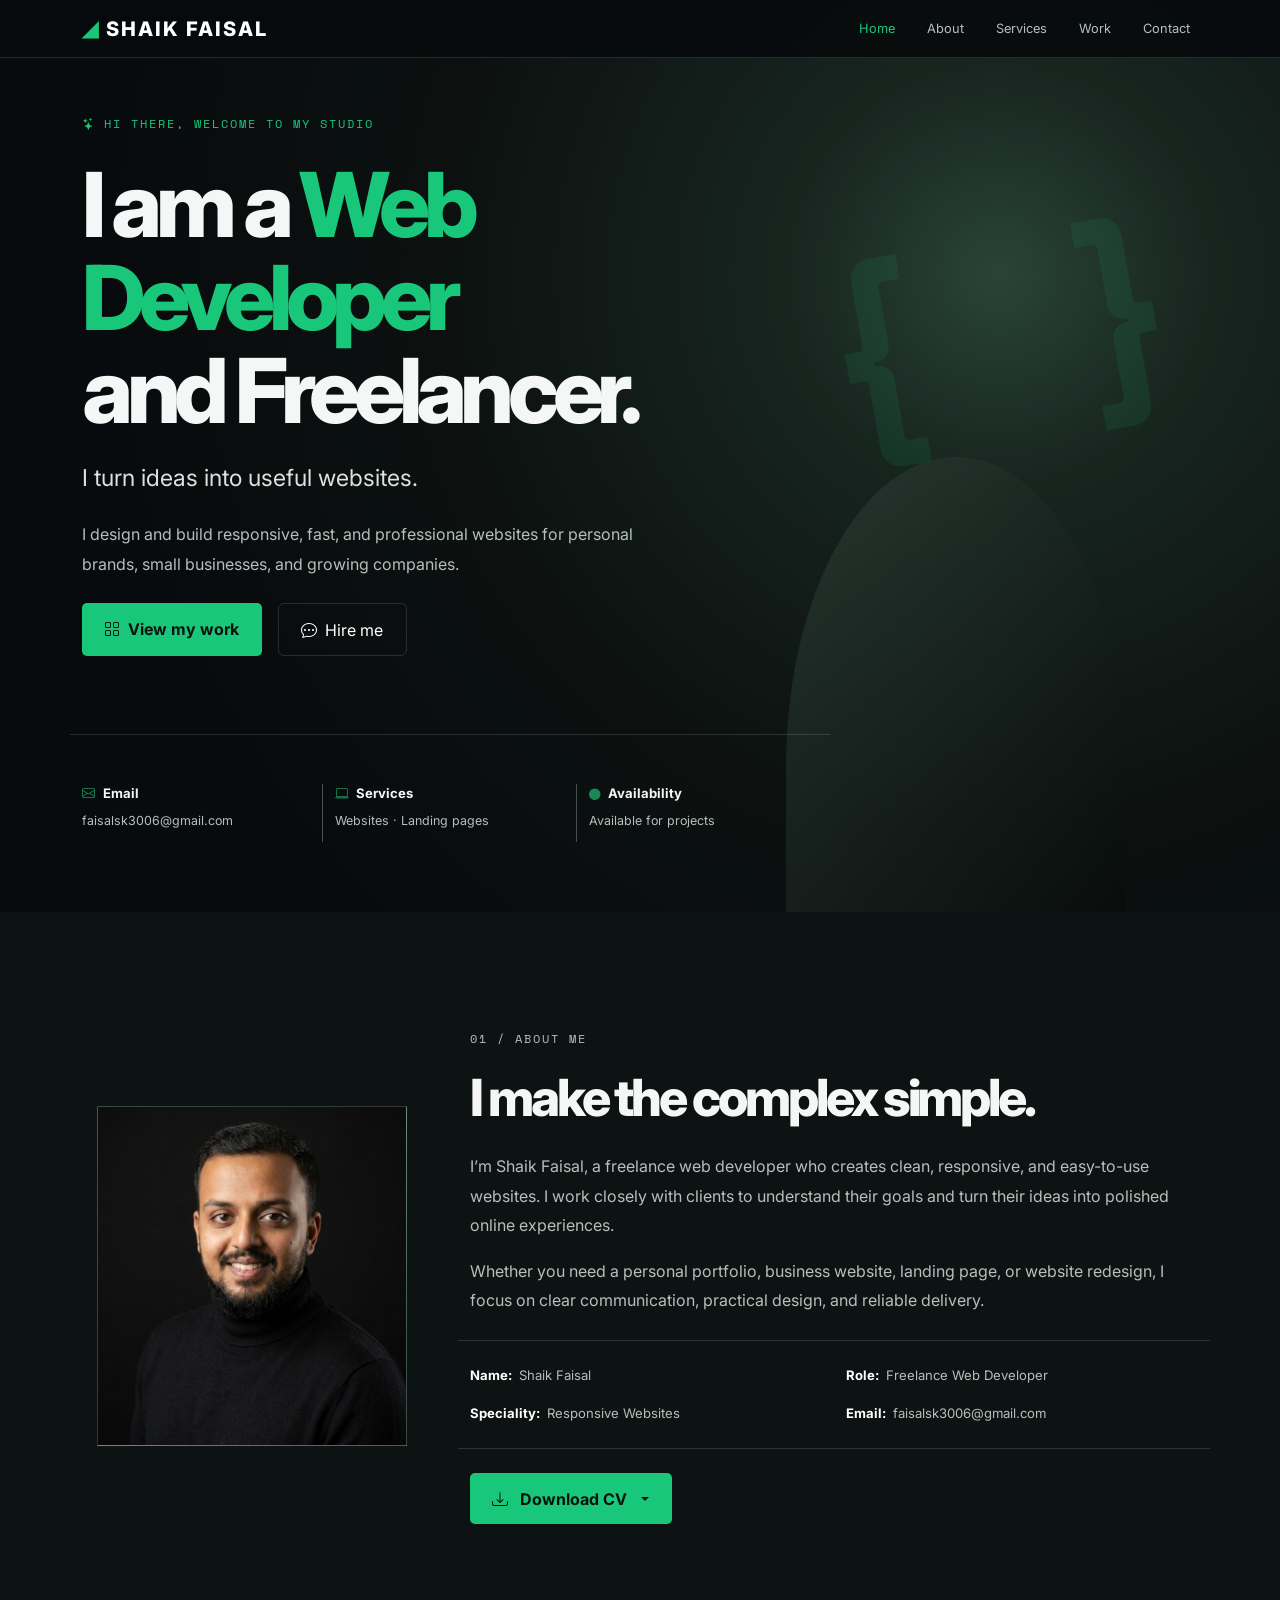
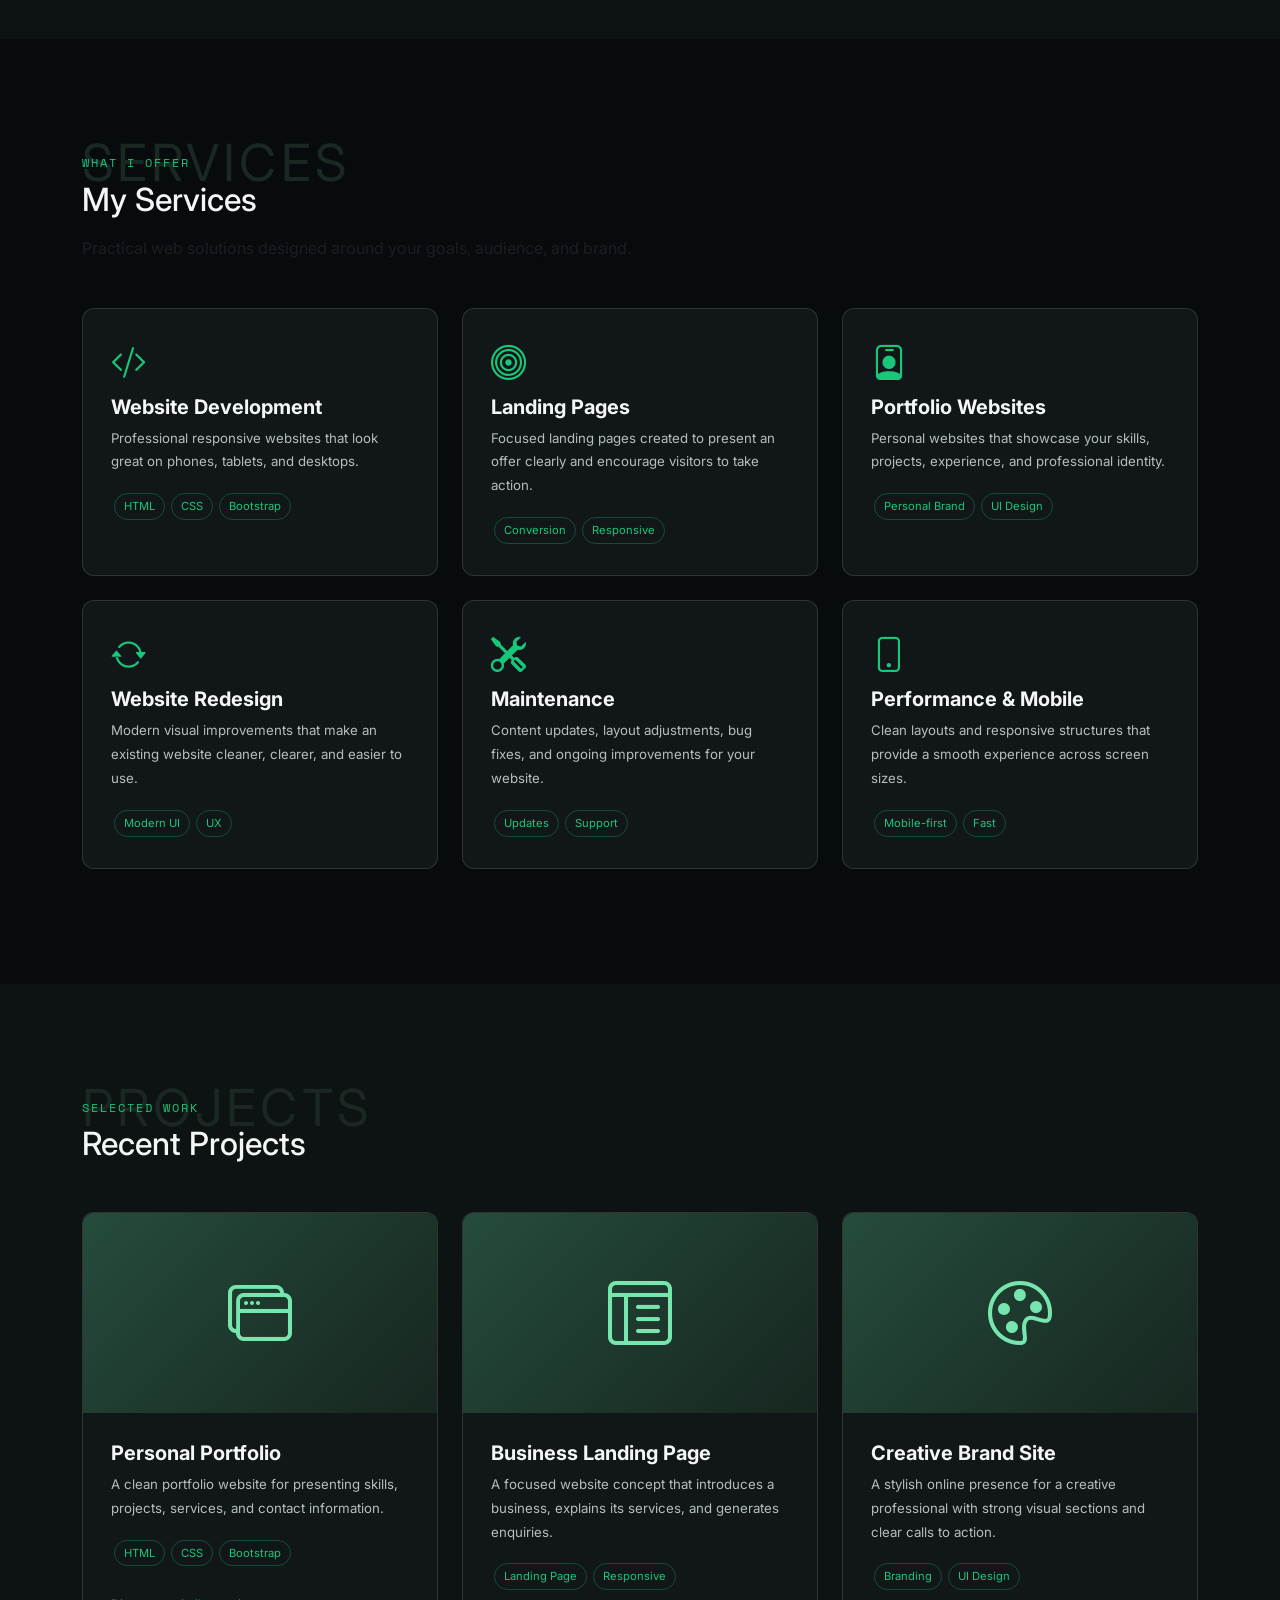
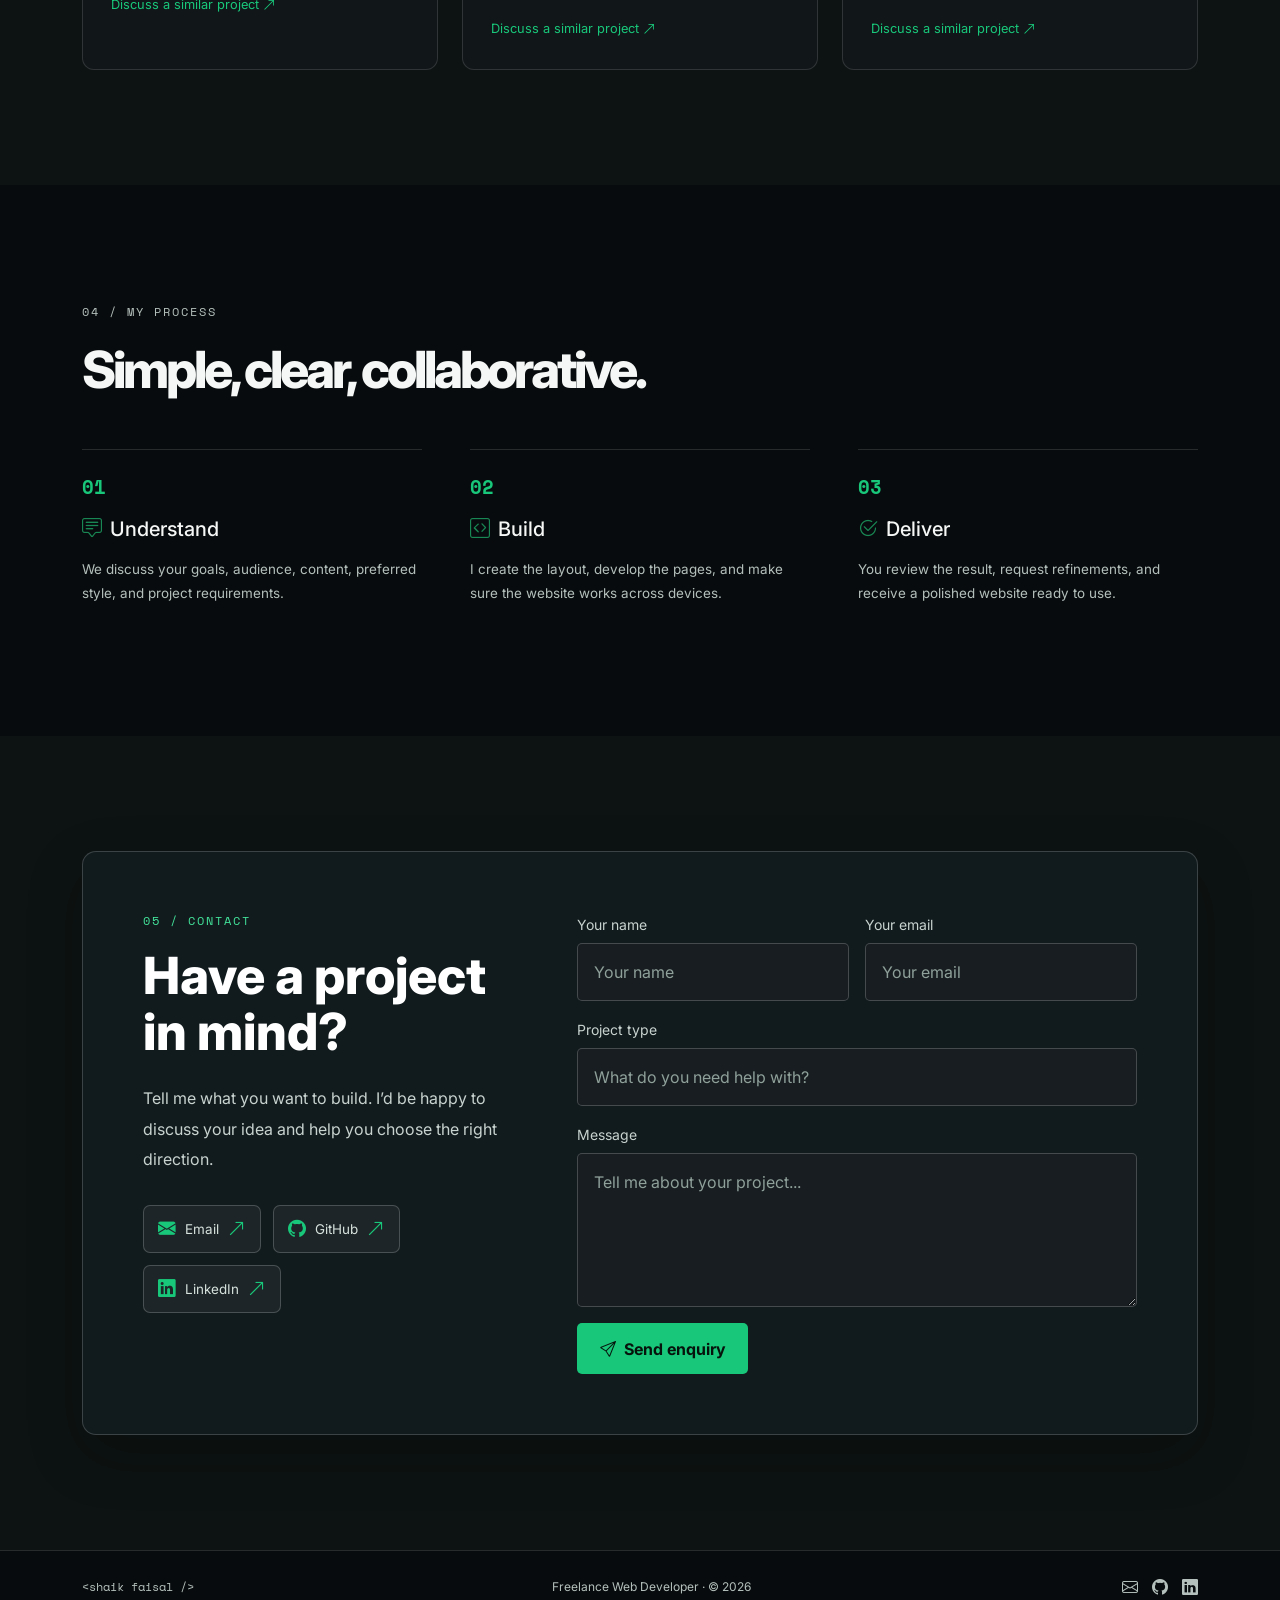
==== index.html @ cf56d92d "first upload it is my first upload of this website" ====
<!doctype html>
<html lang="en">
  <head>
    <meta charset="utf-8" />
    <meta name="viewport" content="width=device-width, initial-scale=1" />
    <meta
      name="description"
      content="Shaik Faisal — freelance web developer portfolio."
    />
    <title>Shaik Faisal | Freelance Web Developer</title>
    <link
      href="https://cdn.jsdelivr.net/npm/bootstrap@5.3.3/dist/css/bootstrap.min.css"
      rel="stylesheet"
    />
    <link
      href="https://cdn.jsdelivr.net/npm/bootstrap-icons@1.11.3/font/bootstrap-icons.min.css"
      rel="stylesheet"
    />
    <link rel="preconnect" href="https://fonts.googleapis.com" />
    <link rel="preconnect" href="https://fonts.gstatic.com" crossorigin />
    <link
      href="https://fonts.googleapis.com/css2?family=Inter:wght@400;500;600;700;800&family=Space+Mono:wght@400;700&display=swap"
      rel="stylesheet"
    />
    <link rel="stylesheet" href="./assets/style.css" />
  </head>
  <body>
    <nav class="navbar navbar-expand-lg fixed-top">
      <div class="container">
        <a class="navbar-brand" href="#home"
          ><span class="brand-mark">◢</span> SHAIK FAISAL</a
        ><button
          class="navbar-toggler"
          type="button"
          data-bs-toggle="collapse"
          data-bs-target="#nav"
        >
          <span class="navbar-toggler-icon"></span>
        </button>
        <div class="collapse navbar-collapse" id="nav">
          <ul class="navbar-nav ms-auto gap-lg-3">
            <li class="nav-item">
              <a class="nav-link active" href="#home">Home</a>
            </li>
            <li class="nav-item">
              <a class="nav-link" href="#about">About</a>
            </li>
            <li class="nav-item">
              <a class="nav-link" href="#services">Services</a>
            </li>
            <li class="nav-item"><a class="nav-link" href="#work">Work</a></li>
            <li class="nav-item">
              <a class="nav-link" href="#contact">Contact</a>
            </li>
          </ul>
        </div>
      </div>
    </nav>
    <header id="home" class="hero">
      <div class="container hero-content">
        <div class="row">
          <div class="col-lg-8">
            <p class="eyebrow mono">
              <i class="bi bi-stars me-2"></i>Hi there, welcome to my studio
            </p>
            <h1 class="mt-4">
              I am a <span>Web Developer</span><br />and Freelancer.
            </h1>
            <p class="hero-subtitle mt-4">I turn ideas into useful websites.</p>
            <p class="hero-copy mt-4">
              I design and build responsive, fast, and professional websites for
              personal brands, small businesses, and growing companies.
            </p>
            <div class="d-flex flex-wrap gap-3 mt-4">
              <a href="#work" class="btn btn-green"
                ><i class="bi bi-grid me-2"></i>View my work</a
              ><a href="#contact" class="btn btn-outline-light"
                ><i class="bi bi-chat-dots me-2"></i>Hire me</a
              >
            </div>
            <div class="hero-info row g-4">
              <div class="col-md-4 info-item">
                <strong
                  ><i class="bi bi-envelope me-2 text-success"></i>Email</strong
                ><span>faisalsk3006@gmail.com</span>
              </div>
              <div class="col-md-4 info-item">
                <strong
                  ><i class="bi bi-laptop me-2 text-success"></i
                  >Services</strong
                ><span>Websites · Landing pages</span>
              </div>
              <div class="col-md-4 info-item">
                <strong
                  ><i class="bi bi-circle-fill me-2 text-success small"></i
                  >Availability</strong
                ><span>Available for projects</span>
              </div>
            </div>
          </div>
        </div>
      </div>
    </header>
    <section id="about" class="about">
      <div class="container">
        <div class="row align-items-center g-5">
          <div class="col-lg-4">
            <div class="profile-card photo-card">
              <img
                src="./assets/images/faisal-profile-pic.png"
                alt="Shaik Faisal, freelance web developer"
              />
            </div>
          </div>
          <div class="col-lg-8">
            <div class="section-title">
              <p class="section-label mono">01 / About me</p>
              <h2>I make the complex simple.</h2>
              <p class="mt-4">
                I’m Shaik Faisal, a freelance web developer who creates clean,
                responsive, and easy-to-use websites. I work closely with
                clients to understand their goals and turn their ideas into
                polished online experiences.
              </p>
              <p>
                Whether you need a personal portfolio, business website, landing
                page, or website redesign, I focus on clear communication,
                practical design, and reliable delivery.
              </p>
            </div>
            <div class="about-details row mt-4">
              <div class="col-sm-6"><b>Name:</b>Shaik Faisal</div>
              <div class="col-sm-6"><b>Role:</b>Freelance Web Developer</div>
              <div class="col-sm-6"><b>Speciality:</b>Responsive Websites</div>
              <div class="col-sm-6"><b>Email:</b>faisalsk3006@gmail.com</div>
            </div>
            <div class="dropdown resume-dropdown mt-4">
  <button
    class="btn btn-green dropdown-toggle"
    type="button"
    data-bs-toggle="dropdown"
    aria-expanded="false"
  >
    <i class="bi bi-download me-2"></i>
    Download CV
  </button>

  <ul class="dropdown-menu resume-menu">
    <li>
      <a
        class="dropdown-item"
        href="./assets/Faisal-CV_PDF.pdf"
        download
      >
        <i class="bi bi-file-earmark-pdf-fill me-2"></i>
        Download PDF
      </a>
    </li>

    <li>
      <a
        class="dropdown-item"
        href="./assets/Faisal-CV-DOC.docx"
        download
      >
        <i class="bi bi-file-earmark-word-fill me-2"></i>
        Download DOC
      </a>
    </li>
  </ul>
</div>
          </div>
        </div>
      </div>
    </section>
    <section id="services" class="services">
      <div class="container">
        <div class="section-heading mb-5" data-title="SERVICES">
          <p class="section-label mono mb-2">What I offer</p>
          <h2>My Services</h2>
          <p class="text-muted mt-3">
            Practical web solutions designed around your goals, audience, and
            brand.
          </p>
        </div>
        <div class="row g-4">
          <div class="col-md-6 col-lg-4">
            <div class="service-card">
              <div class="service-icon"><i class="bi bi-code-slash"></i></div>
              <h5>Website Development</h5>
              <p>
                Professional responsive websites that look great on phones,
                tablets, and desktops.
              </p>
              <span class="tag">HTML</span><span class="tag">CSS</span
              ><span class="tag">Bootstrap</span>
            </div>
          </div>
          <div class="col-md-6 col-lg-4">
            <div class="service-card">
              <div class="service-icon"><i class="bi bi-bullseye"></i></div>
              <h5>Landing Pages</h5>
              <p>
                Focused landing pages created to present an offer clearly and
                encourage visitors to take action.
              </p>
              <span class="tag">Conversion</span
              ><span class="tag">Responsive</span>
            </div>
          </div>
          <div class="col-md-6 col-lg-4">
            <div class="service-card">
              <div class="service-icon"><i class="bi bi-person-badge"></i></div>
              <h5>Portfolio Websites</h5>
              <p>
                Personal websites that showcase your skills, projects,
                experience, and professional identity.
              </p>
              <span class="tag">Personal Brand</span
              ><span class="tag">UI Design</span>
            </div>
          </div>
          <div class="col-md-6 col-lg-4">
            <div class="service-card">
              <div class="service-icon"><i class="bi bi-arrow-repeat"></i></div>
              <h5>Website Redesign</h5>
              <p>
                Modern visual improvements that make an existing website
                cleaner, clearer, and easier to use.
              </p>
              <span class="tag">Modern UI</span><span class="tag">UX</span>
            </div>
          </div>
          <div class="col-md-6 col-lg-4">
            <div class="service-card">
              <div class="service-icon"><i class="bi bi-tools"></i></div>
              <h5>Maintenance</h5>
              <p>
                Content updates, layout adjustments, bug fixes, and ongoing
                improvements for your website.
              </p>
              <span class="tag">Updates</span><span class="tag">Support</span>
            </div>
          </div>
          <div class="col-md-6 col-lg-4">
            <div class="service-card">
              <div class="service-icon"><i class="bi bi-phone"></i></div>
              <h5>Performance & Mobile</h5>
              <p>
                Clean layouts and responsive structures that provide a smooth
                experience across screen sizes.
              </p>
              <span class="tag">Mobile-first</span><span class="tag">Fast</span>
            </div>
          </div>
        </div>
      </div>
    </section>
    <section id="work" class="work">
      <div class="container">
        <div class="section-heading mb-5" data-title="PROJECTS">
          <p class="section-label mono mb-2">Selected work</p>
          <h2>Recent Projects</h2>
        </div>
        <div class="row g-4">
          <div class="col-md-4">
            <article class="project-card">
              <div class="project-image">
                <i class="bi bi-window-stack"></i>
              </div>
              <div class="project-body">
                <h5>Personal Portfolio</h5>
                <p>
                  A clean portfolio website for presenting skills, projects,
                  services, and contact information.
                </p>
                <span class="tag">HTML</span><span class="tag">CSS</span
                ><span class="tag">Bootstrap</span>
                <p class="mt-4 mb-0">
                  <a href="#contact" class="project-link"
                    >Discuss a similar project
                    <i class="bi bi-arrow-up-right"></i
                  ></a>
                </p>
              </div>
            </article>
          </div>
          <div class="col-md-4">
            <article class="project-card">
              <div class="project-image">
                <i class="bi bi-layout-text-window-reverse"></i>
              </div>
              <div class="project-body">
                <h5>Business Landing Page</h5>
                <p>
                  A focused website concept that introduces a business, explains
                  its services, and generates enquiries.
                </p>
                <span class="tag">Landing Page</span
                ><span class="tag">Responsive</span>
                <p class="mt-4 mb-0">
                  <a href="#contact" class="project-link"
                    >Discuss a similar project
                    <i class="bi bi-arrow-up-right"></i
                  ></a>
                </p>
              </div>
            </article>
          </div>
          <div class="col-md-4">
            <article class="project-card">
              <div class="project-image"><i class="bi bi-palette"></i></div>
              <div class="project-body">
                <h5>Creative Brand Site</h5>
                <p>
                  A stylish online presence for a creative professional with
                  strong visual sections and clear calls to action.
                </p>
                <span class="tag">Branding</span
                ><span class="tag">UI Design</span>
                <p class="mt-4 mb-0">
                  <a href="#contact" class="project-link"
                    >Discuss a similar project
                    <i class="bi bi-arrow-up-right"></i
                  ></a>
                </p>
              </div>
            </article>
          </div>
        </div>
      </div>
    </section>
    <section class="process">
      <div class="container">
        <div class="section-title mb-5">
          <p class="section-label mono">04 / My process</p>
          <h2>Simple, clear, collaborative.</h2>
        </div>
        <div class="row g-5">
          <div class="col-md-4">
            <div class="process-card">
              <div class="process-number">01</div>
              <h5 class="mt-3">
                <i class="bi bi-chat-square-text me-2 text-success"></i
                >Understand
              </h5>
              <p class="mt-3">
                We discuss your goals, audience, content, preferred style, and
                project requirements.
              </p>
            </div>
          </div>
          <div class="col-md-4">
            <div class="process-card">
              <div class="process-number">02</div>
              <h5 class="mt-3">
                <i class="bi bi-code-square me-2 text-success"></i>Build
              </h5>
              <p class="mt-3">
                I create the layout, develop the pages, and make sure the
                website works across devices.
              </p>
            </div>
          </div>
          <div class="col-md-4">
            <div class="process-card">
              <div class="process-number">03</div>
              <h5 class="mt-3">
                <i class="bi bi-check2-circle me-2 text-success"></i>Deliver
              </h5>
              <p class="mt-3">
                You review the result, request refinements, and receive a
                polished website ready to use.
              </p>
            </div>
          </div>
        </div>
      </div>
    </section>
    <section id="contact" class="contact">
      <div class="container">
        <div class="contact-box">
          <div class="row g-5 align-items-start">
            <div class="col-lg-5">
              <p class="section-label mono">05 / Contact</p>
              <h2>Have a project in mind?</h2>
              <p class="contact-intro mt-4">
                Tell me what you want to build. I’d be happy to discuss your
                idea and help you choose the right direction.
              </p>
              <div class="social">
                <a href="mailto:faisalsk3006@gmail.com"
                  ><i class="bi bi-envelope-fill"></i><span>Email</span
                  ><i class="bi bi-arrow-up-right"></i></a
                ><a
                  href="https://github.com/faisalbinafif"
                  target="_blank"
                  rel="noopener"
                  ><i class="bi bi-github"></i><span>GitHub</span
                  ><i class="bi bi-arrow-up-right"></i></a
                ><a
                  href="https://www.linkedin.com/in/faisal-s-19114015a"
                  target="_blank"
                  rel="noopener"
                  ><i class="bi bi-linkedin"></i><span>LinkedIn</span
                  ><i class="bi bi-arrow-up-right"></i
                ></a>
              </div>
            </div>
            <div class="col-lg-7">
              <form
                action="mailto:faisalsk3006@gmail.com"
                method="post"
                enctype="text/plain"
              >
                <div class="row g-3">
                  <div class="col-md-6">
                    <label class="form-label small">Your name</label
                    ><input
                      class="form-control p-3"
                      name="name"
                      placeholder="Your name"
                      required
                    />
                  </div>
                  <div class="col-md-6">
                    <label class="form-label small">Your email</label
                    ><input
                      class="form-control p-3"
                      type="email"
                      name="email"
                      placeholder="Your email"
                      required
                    />
                  </div>
                  <div class="col-12">
                    <label class="form-label small">Project type</label
                    ><input
                      class="form-control p-3"
                      name="project"
                      placeholder="What do you need help with?"
                    />
                  </div>
                  <div class="col-12">
                    <label class="form-label small">Message</label
                    ><textarea
                      class="form-control p-3"
                      name="message"
                      rows="5"
                      placeholder="Tell me about your project..."
                      required
                    ></textarea>
                  </div>
                  <div class="col-12">
                    <button class="btn btn-green" type="submit">
                      <i class="bi bi-send me-2"></i>Send enquiry
                    </button>
                  </div>
                </div>
              </form>
            </div>
          </div>
        </div>
      </div>
    </section>
    <footer class="py-4">
      <div
        class="container d-flex flex-column flex-md-row justify-content-between align-items-md-center gap-3"
      >
        <span class="mono">&lt;shaik faisal /&gt;</span
        ><span>Freelance Web Developer · © <span id="year"></span></span>
        <div class="footer-social">
          <a href="mailto:faisalsk3006@gmail.com"
            ><i class="bi bi-envelope"></i></a
          ><a
            href="https://github.com/faisalbinafif"
            target="_blank"
            rel="noopener"
            ><i class="bi bi-github"></i></a
          ><a
            href="https://www.linkedin.com/in/faisal-s-19114015a"
            target="_blank"
            rel="noopener"
            ><i class="bi bi-linkedin"></i
          ></a>
        </div>
      </div>
    </footer>
    <script src="https://cdn.jsdelivr.net/npm/bootstrap@5.3.3/dist/js/bootstrap.bundle.min.js"></script>
    <script>
      document.getElementById("year").textContent = new Date().getFullYear();
    </script>
  </body>
</html>
---- assets/style.css ----
:root {
  --bg: #080b0d;
  --panel: #111619;
  --panel2: #171d20;
  --line: rgba(255, 255, 255, 0.13);
  --text: #f4f7f5;
  --muted: #b4c0bc;
  --green: #19c77a;
  --lime: #77e6ae;
}
* {
  box-sizing: border-box;
}
html {
  scroll-behavior: smooth;
}
body {
  margin: 0;
  background: var(--bg);
  color: var(--text);
  font-family: Inter, Arial, sans-serif;
  overflow-x: hidden;
}
.mono {
  font-family: "Space Mono", monospace;
}
.navbar {
  background: rgba(8, 11, 13, 0.94);
  backdrop-filter: blur(12px);
  border-bottom: 1px solid var(--line);
}
.navbar-brand {
  color: #fff !important;
  font-weight: 800;
  letter-spacing: 0.1em;
}
.brand-mark {
  color: var(--green);
  font-size: 1.3rem;
}
.nav-link {
  color: var(--muted) !important;
  font-size: 0.8rem;
}
.nav-link:hover,
.nav-link.active {
  color: var(--green) !important;
}
.navbar-toggler {
  border-color: var(--line);
}
.navbar-toggler-icon {
  filter: invert(1);
}
.hero {
  min-height: 760px;
  display: flex;
  align-items: center;
  padding: 115px 0 70px;
  position: relative;
  overflow: hidden;
  background: radial-gradient(
    circle at 78% 30%,
    #294338 0,
    #17251f 18%,
    #0c1110 47%,
    var(--bg) 75%
  );
}
.hero:before {
  content: "{ }";
  position: absolute;
  right: 7%;
  top: 20%;
  color: rgba(25, 199, 122, 0.1);
  font: 800 13rem "Space Mono";
  transform: rotate(-10deg);
}
.hero:after {
  content: "";
  position: absolute;
  right: 12%;
  bottom: -18%;
  height: 620px;
  width: 340px;
  border-radius: 50% 50% 0 0;
  background: linear-gradient(
    125deg,
    rgba(55, 76, 66, 0.5),
    rgba(3, 6, 5, 0.8)
  );
}
.hero-content {
  position: relative;
  z-index: 1;
}
.eyebrow,
.section-label {
  color: var(--green);
  font-size: 0.78rem;
  letter-spacing: 0.16em;
  text-transform: uppercase;
}
.hero h1 {
  font-size: clamp(2.8rem, 7vw, 6rem);
  font-weight: 800;
  line-height: 1.04;
  letter-spacing: -0.07em;
}
.hero h1 span {
  color: var(--green);
}
.hero-subtitle {
  font-size: 1.45rem;
  color: #dbe3df;
}
.hero-copy {
  max-width: 580px;
  color: var(--muted);
  line-height: 1.85;
}
.btn-green {
  background: var(--green);
  border: 0;
  color: #06130c;
  font-weight: 700;
  border-radius: 5px;
  padding: 0.85rem 1.4rem;
}
.btn-green:hover {
  background: var(--lime);
  color: #06130c;
  transform: translateY(-2px);
}
.btn-outline-light {
  border-color: var(--line);
  padding: 0.85rem 1.4rem;
  color: #fff;
}
.hero-info {
  border-top: 1px solid var(--line);
  margin-top: 78px;
  padding-top: 25px;
}
.hero-info .info-item {
  min-height: 58px;
  padding-right: 28px;
}
.hero-info .info-item:not(:last-child) {
  border-right: 1px solid #47504d;
}
.hero-info strong {
  display: block;
  font-size: 0.82rem;
  margin-bottom: 8px;
}
.hero-info span {
  display: block;
  color: var(--muted);
  font-size: 0.78rem;
  line-height: 1.5;
}
.photo-card {
  overflow: hidden;
  padding: 0;
  height: 370px;
  position: relative;
  background: #111614;
}

.photo-card img {
  width: 100%;
  height: 100%;
  display: block;
  object-fit: cover;
  object-position: center top;
  transform: scale(1.12) translateY(-120px);
}
.resume-dropdown .dropdown-toggle::after {
  margin-left: 10px;
}

.resume-menu {
  min-width: 190px;
  padding: 8px;
  border: 1px solid rgba(255, 255, 255, 0.16);
  border-radius: 8px;
  background: #111a1d;
  box-shadow: 0 12px 28px rgba(0, 0, 0, 0.35);
}

.resume-menu .dropdown-item {
  padding: 10px 12px;
  border-radius: 5px;
  color: #d7e2dd;
  font-size: 0.82rem;
}

.resume-menu .dropdown-item i {
  color: #19c77a;
}

.resume-menu .dropdown-item:hover,
.resume-menu .dropdown-item:focus {
  background: rgba(25, 199, 122, 0.13);
  color: #fff;
}

@media (max-width: 767px) {
  .photo-card {
    height: 390px;
  }

  .photo-card img {
    object-position: center top;
    transform: scale(1.12) translateY(-125px);
  }
}
section {
  padding: 115px 0;
  position: relative;
}
.about {
  background: #0d1312;
}
.section-title h2 {
  font-size: clamp(2rem, 4vw, 3.6rem);
  font-weight: 800;
  letter-spacing: -0.06em;
}
.section-title p {
  color: var(--muted);
  line-height: 1.85;
}
.profile-card {
  height: 340px;
  max-width: 310px;
  margin: auto;
  background: linear-gradient(145deg, #557b69, #22342b 50%, #111614);
  border: 1px solid var(--line);
  display: grid;
  place-items: center;
  position: relative;
}
.profile-card:before {
  content: "< / >";
  font: 700 3.5rem "Space Mono";
  color: rgba(255, 255, 255, 0.65);
}
.profile-card small {
  position: absolute;
  bottom: 18px;
  left: 20px;
  color: var(--lime);
}
.about-details {
  border-top: 1px solid var(--line);
  border-bottom: 1px solid var(--line);
  padding: 16px 0;
}
.about-details div {
  color: var(--muted);
  font-size: 0.82rem;
  margin: 9px 0;
}
.about-details b {
  color: #fff;
  margin-right: 7px;
}
.services {
  background: var(--bg);
}
.section-heading {
  position: relative;
}
.section-heading:after {
  content: attr(data-title);
  position: absolute;
  left: 0;
  top: -30px;
  color: #1b2722;
  font-size: 3.2rem;
  letter-spacing: 0.08em;
  z-index: 0;
}
.section-heading > * {
  position: relative;
  z-index: 1;
}
.service-card,
.project-card {
  height: 100%;
  background: var(--panel);
  border: 1px solid var(--line);
  border-radius: 12px;
  padding: 28px;
  transition: 0.25s;
}
.service-card:hover,
.project-card:hover {
  transform: translateY(-7px);
  border-color: rgba(25, 199, 122, 0.65);
}
.service-icon {
  height: 58px;
  color: var(--green);
  font-size: 2.2rem;
}
.service-card h5,
.project-card h5 {
  font-weight: 700;
}
.service-card p,
.project-card p {
  color: var(--muted);
  font-size: 0.83rem;
  line-height: 1.8;
}
.tag {
  display: inline-block;
  color: var(--green);
  border: 1px solid rgba(25, 199, 122, 0.3);
  border-radius: 99px;
  font-size: 0.7rem;
  padding: 4px 9px;
  margin: 3px;
}
.work {
  background: #0d1312;
}
.project-card {
  padding: 0;
  overflow: hidden;
}
.project-image {
  height: 200px;
  background: linear-gradient(135deg, #254c3c, #172620);
  display: grid;
  place-items: center;
  color: var(--lime);
  font: 700 4rem "Space Mono";
}
.project-body {
  padding: 28px;
}
.project-link {
  color: var(--green);
  text-decoration: none;
  font-size: 0.8rem;
}
.project-link:hover {
  color: var(--lime);
}
.process {
  background: var(--bg);
}
.process-number {
  color: var(--green);
  font: 700 1.2rem "Space Mono";
}
.process-card {
  border-top: 1px solid var(--line);
  padding-top: 22px;
}
.process-card p {
  color: var(--muted);
  font-size: 0.84rem;
  line-height: 1.8;
}
.contact {
  background: #0d1312;
}
.contact-box {
  background: #111a1d;
  border: 1px solid rgba(255, 255, 255, 0.18);
  border-radius: 14px;
  padding: clamp(30px, 5vw, 60px);
  box-shadow: 0 20px 55px rgba(0, 0, 0, 0.22);
}
.contact-box h2 {
  font-size: clamp(2rem, 4vw, 3.6rem);
  font-weight: 800;
  color: #fff;
  line-height: 1.1;
}
.contact-intro {
  color: #c8d3cf !important;
  font-size: 1rem;
  line-height: 1.9;
  max-width: 500px;
}
.contact .section-label {
  color: #43e39a;
}
.form-control,
.form-control:focus {
  background: var(--panel2);
  border: 1px solid rgba(255, 255, 255, 0.2);
  color: #fff;
  box-shadow: none;
  border-radius: 5px;
}
.form-control::placeholder {
  color: #8fa09a;
}
.form-label {
  color: #c8d3cf !important;
}
.social {
  display: flex;
  flex-wrap: wrap;
  gap: 12px;
  margin-top: 30px;
}
.social a {
  display: inline-flex;
  align-items: center;
  gap: 9px;
  color: #d7e2dd;
  text-decoration: none;
  font-size: 0.84rem;
  border: 1px solid rgba(255, 255, 255, 0.2);
  border-radius: 7px;
  padding: 10px 14px;
  background: rgba(255, 255, 255, 0.05);
  transition: 0.2s;
}
.social a i {
  color: var(--green);
  font-size: 1.1rem;
}
.social a:hover {
  color: #fff;
  border-color: var(--green);
  background: rgba(25, 199, 122, 0.12);
  transform: translateY(-3px);
}
footer {
  border-top: 1px solid var(--line);
  color: var(--muted);
  font-size: 0.75rem;
}
.footer-social a {
  color: var(--muted);
  font-size: 1rem;
  margin-left: 14px;
}
.footer-social a:hover {
  color: var(--green);
}
@media (max-width: 767px) {
  .hero {
    min-height: 850px;
    padding-top: 120px;
  }
  .hero:before {
    font-size: 7rem;
    right: -4%;
  }
  .hero:after {
    right: -28%;
    opacity: 0.4;
  }
  .hero-info {
    margin-top: 55px;
  }
  .hero-info .info-item {
    padding: 10px 0;
    min-height: 0;
  }
  .hero-info .info-item:not(:last-child) {
    border-right: 0;
    border-bottom: 1px solid #47504d;
    padding-bottom: 16px;
  }
  .section-heading:after {
    font-size: 2.4rem;
  }
  section {
    padding: 80px 0;
  }
  .contact-intro {
    font-size: 0.95rem;
  }
}
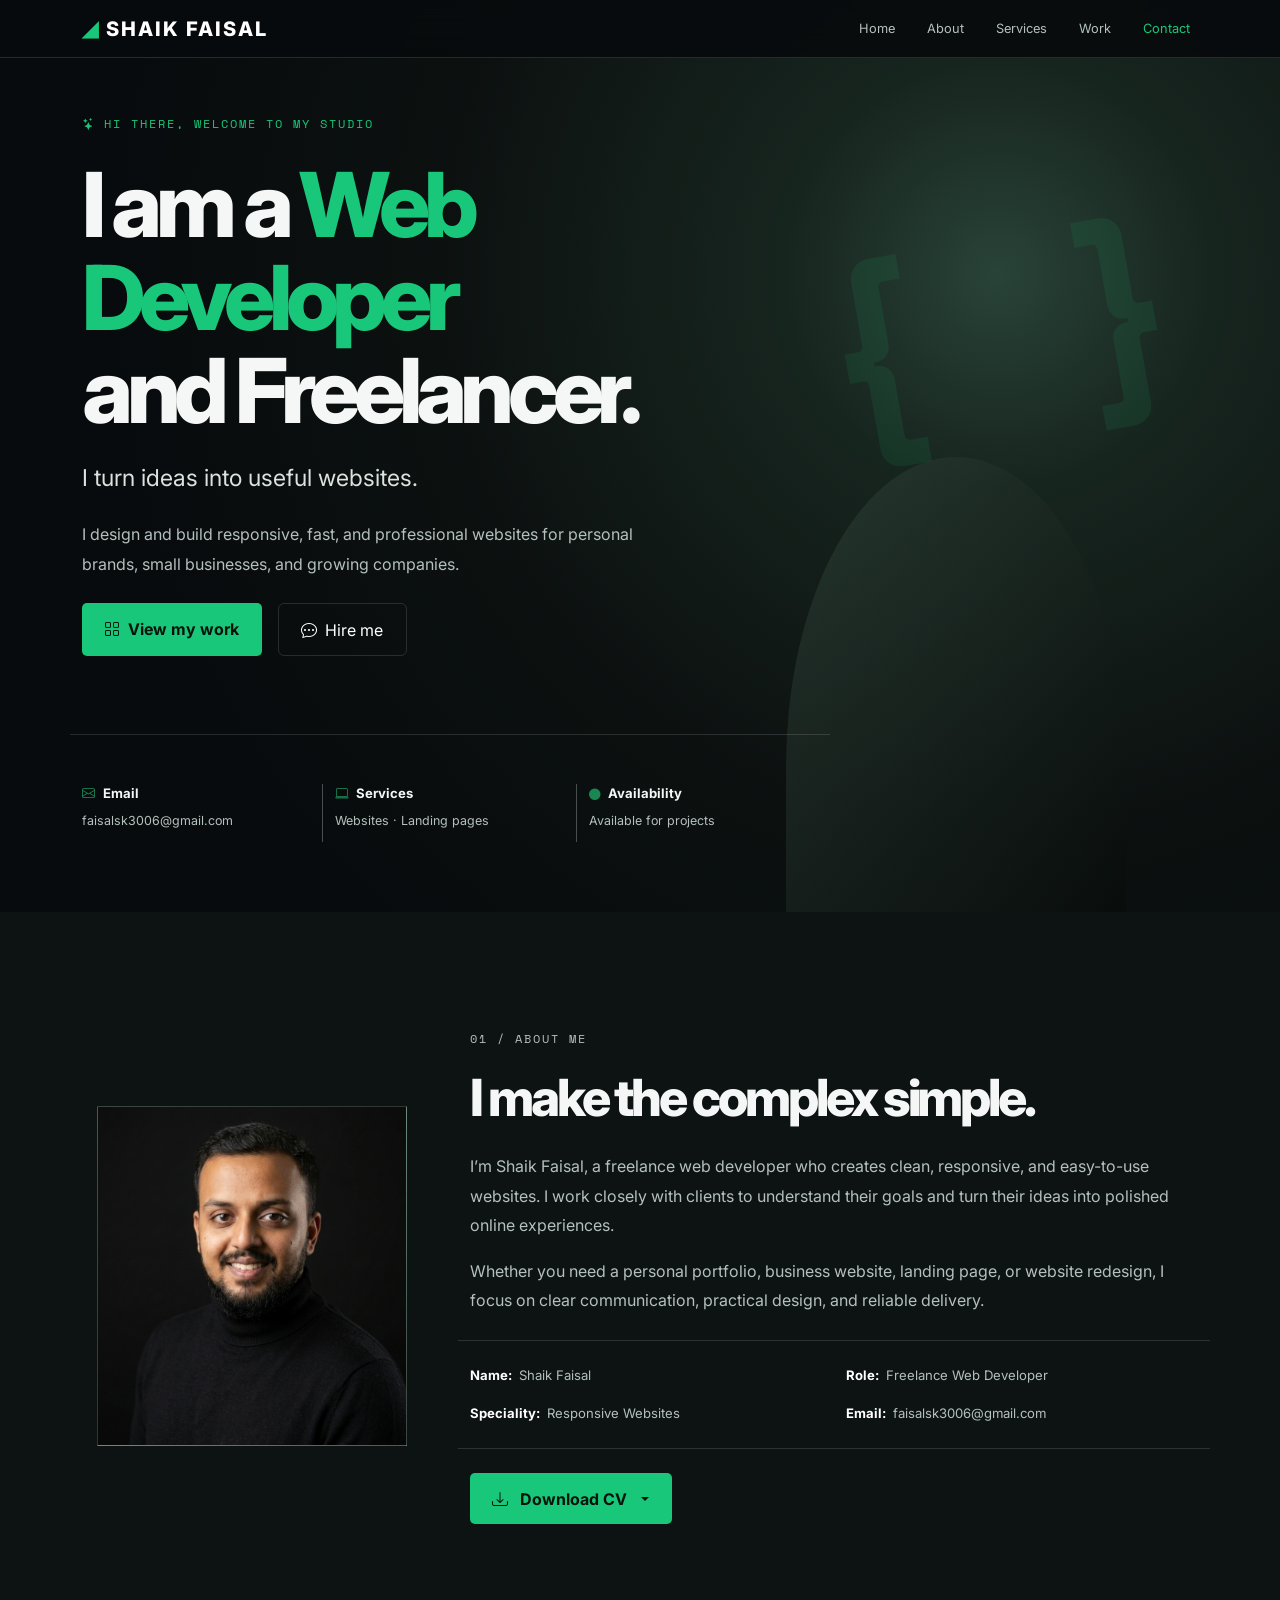
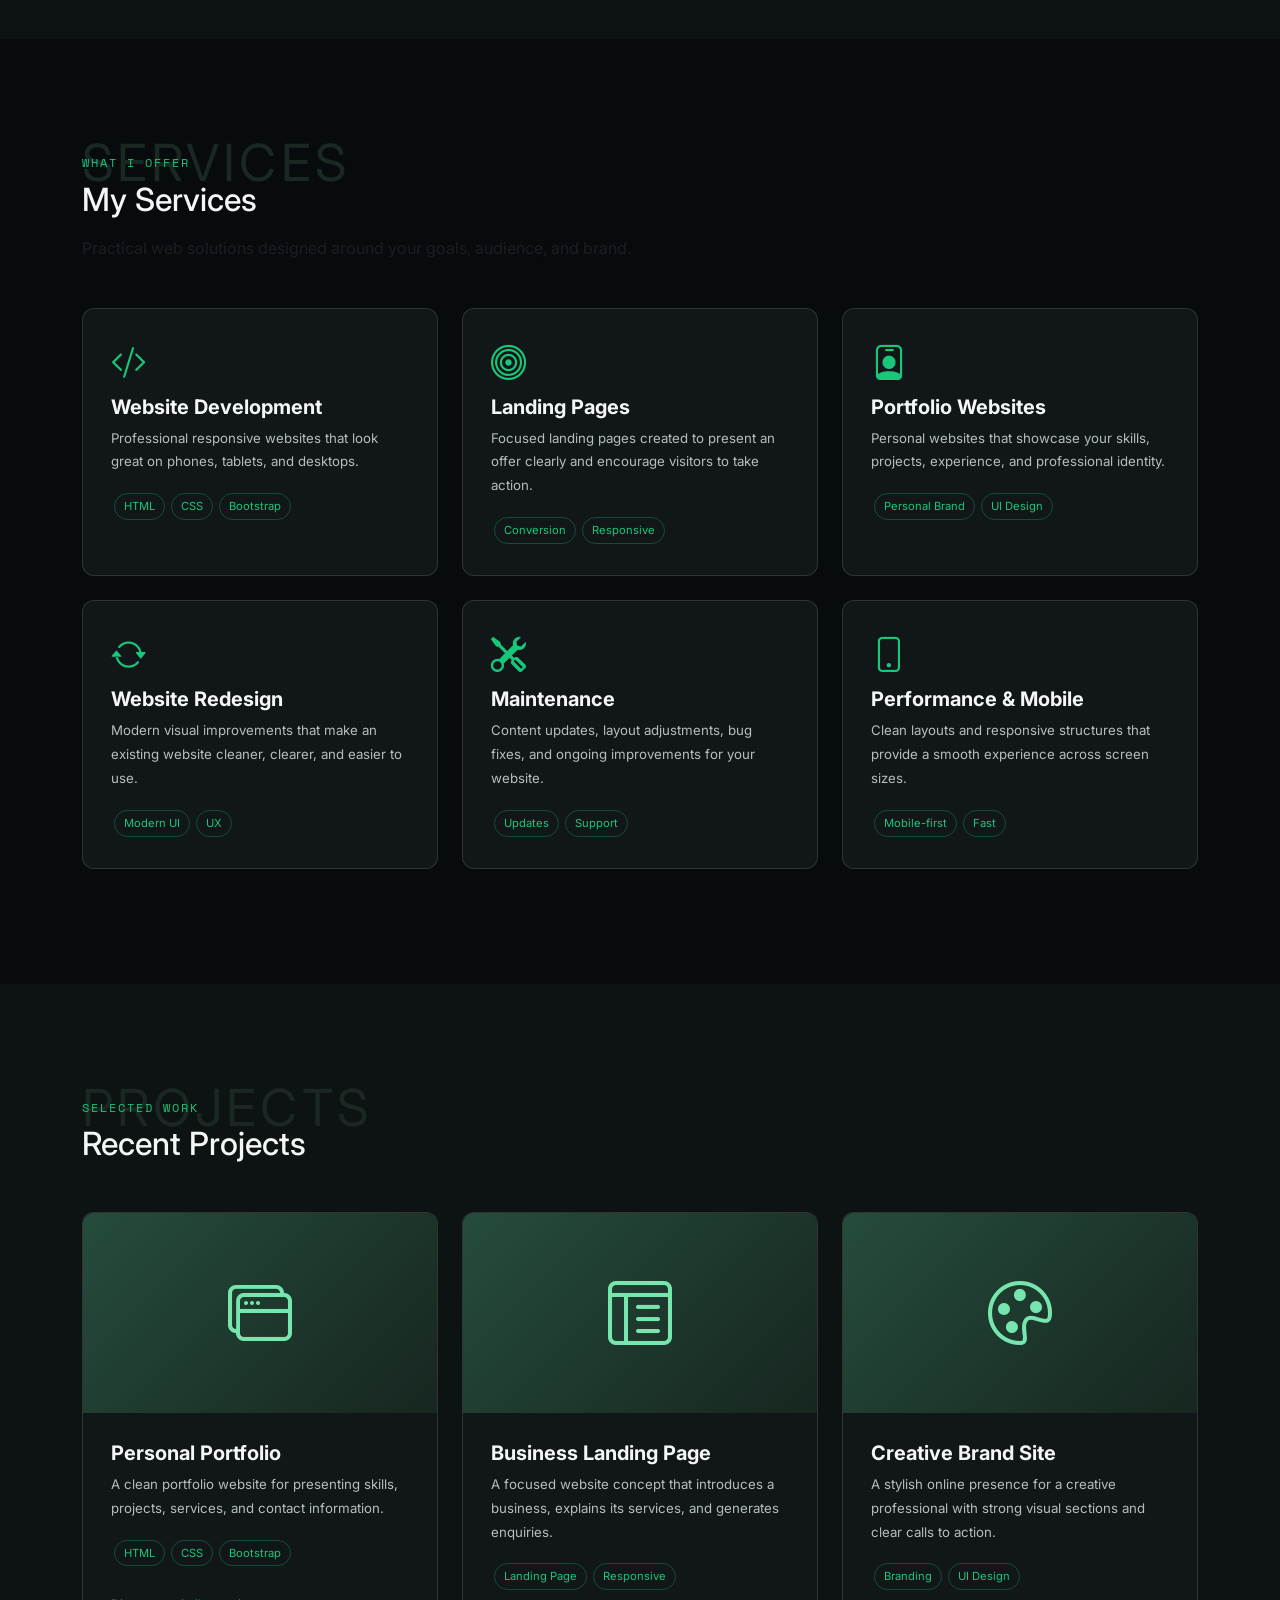
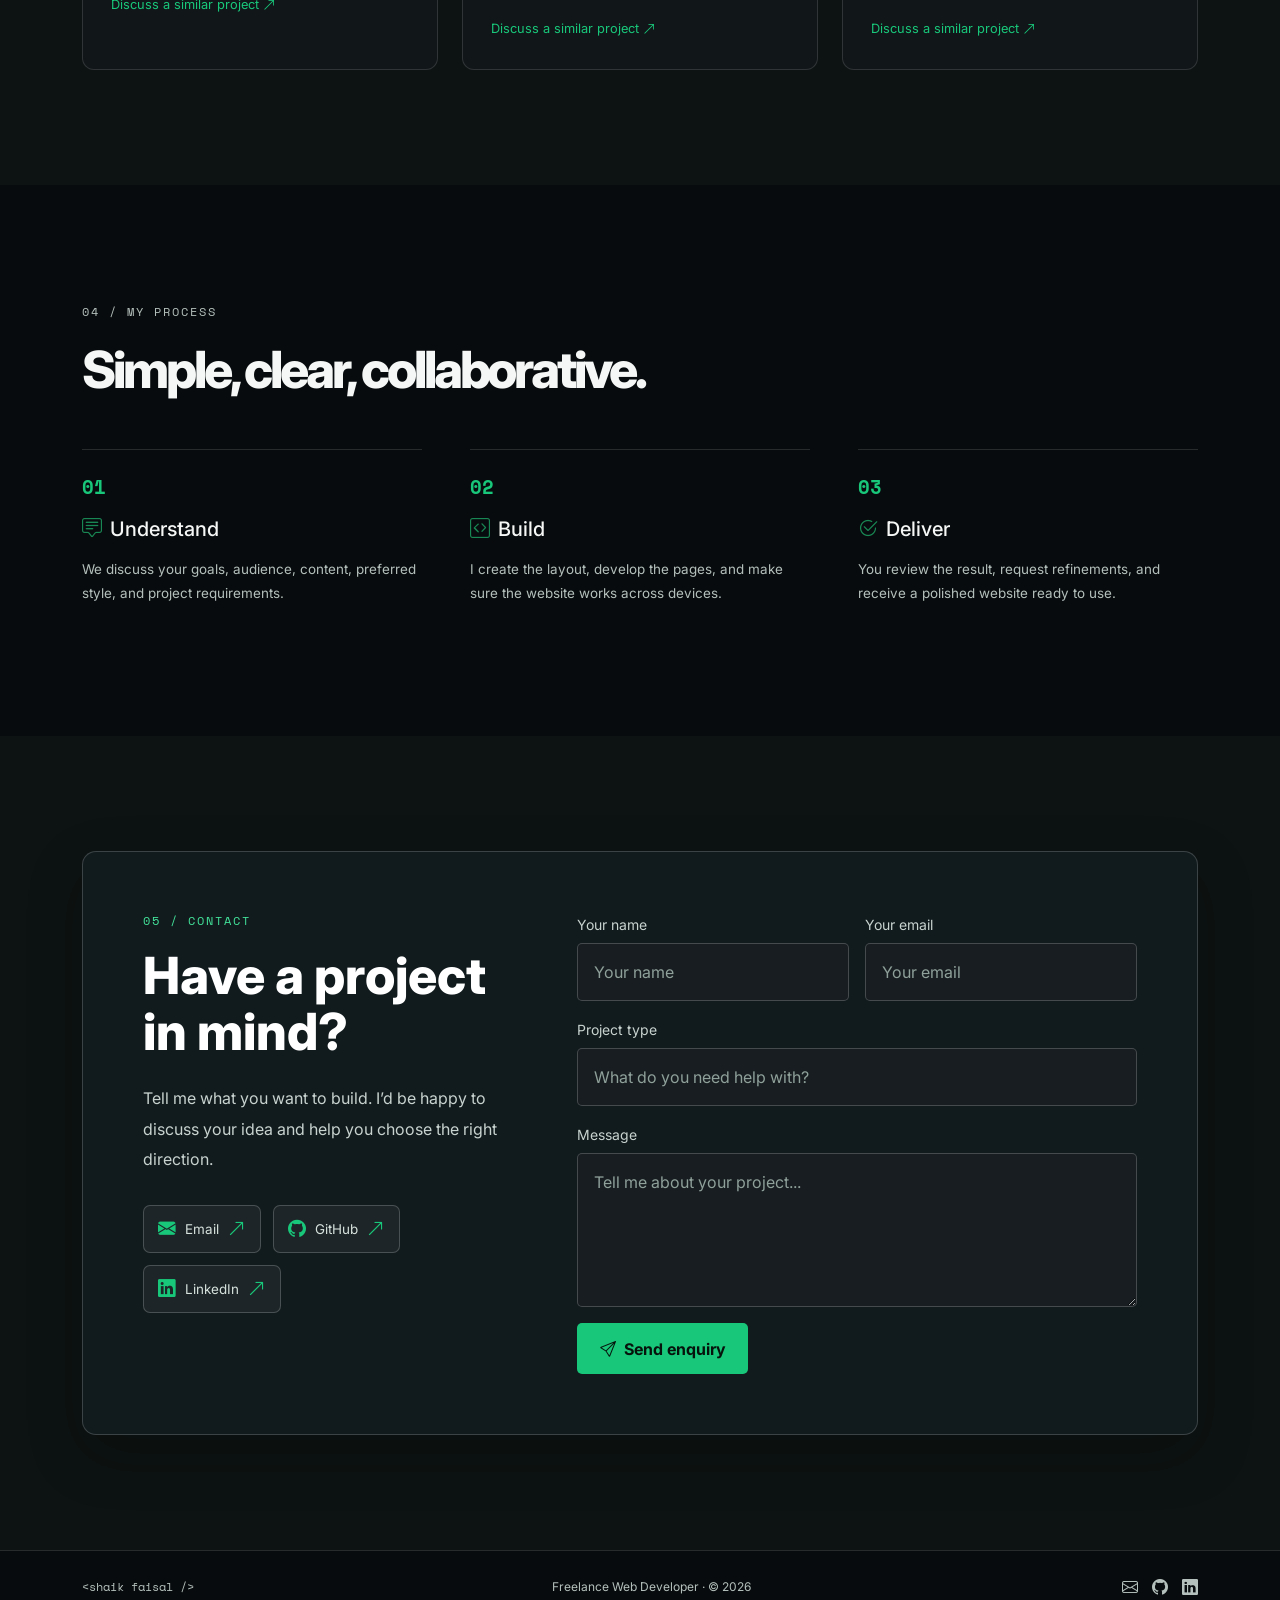
==== commit 613be058: "JS active added JS add for section active tab." ====
--- a/index.html
+++ b/index.html
@@ -489,6 +489,42 @@
     <script src="https://cdn.jsdelivr.net/npm/bootstrap@5.3.3/dist/js/bootstrap.bundle.min.js"></script>
     <script>
       document.getElementById("year").textContent = new Date().getFullYear();
+      document.addEventListener("DOMContentLoaded", () => {
+  // 1. Select all your section elements and your Bootstrap nav links
+  const sections = document.querySelectorAll("section");
+  const navLinks = document.querySelectorAll("#nav .nav-link");
+
+  // 2. Configure the screen boundaries (the "trigger zone")
+  const options = {
+    root: null, // Uses the browser viewport
+    // Creates a narrow tracking strip in the top/middle of the screen
+    rootMargin: "-25% 0px -55% 0px", 
+    threshold: 0 // Triggers the instant a section edge enters the zone
+  };
+
+  // 3. Define what happens when a section enters the trigger zone
+  const observer = new IntersectionObserver((entries) => {
+    entries.forEach((entry) => {
+      // Check if the section is currently active on screen
+      if (entry.isIntersecting) {
+        const activeId = entry.target.getAttribute("id");
+
+        // Loop through links to manage Bootstrap's active class
+        navLinks.forEach((link) => {
+          if (link.getAttribute("href") === `#${activeId}`) {
+            link.classList.add("active");
+          } else {
+            link.classList.remove("active");
+          }
+        });
+      }
+    });
+  }, options);
+
+  // 4. Start tracking every section element on the page
+  sections.forEach((section) => observer.observe(section));
+});
+      
     </script>
   </body>
 </html>
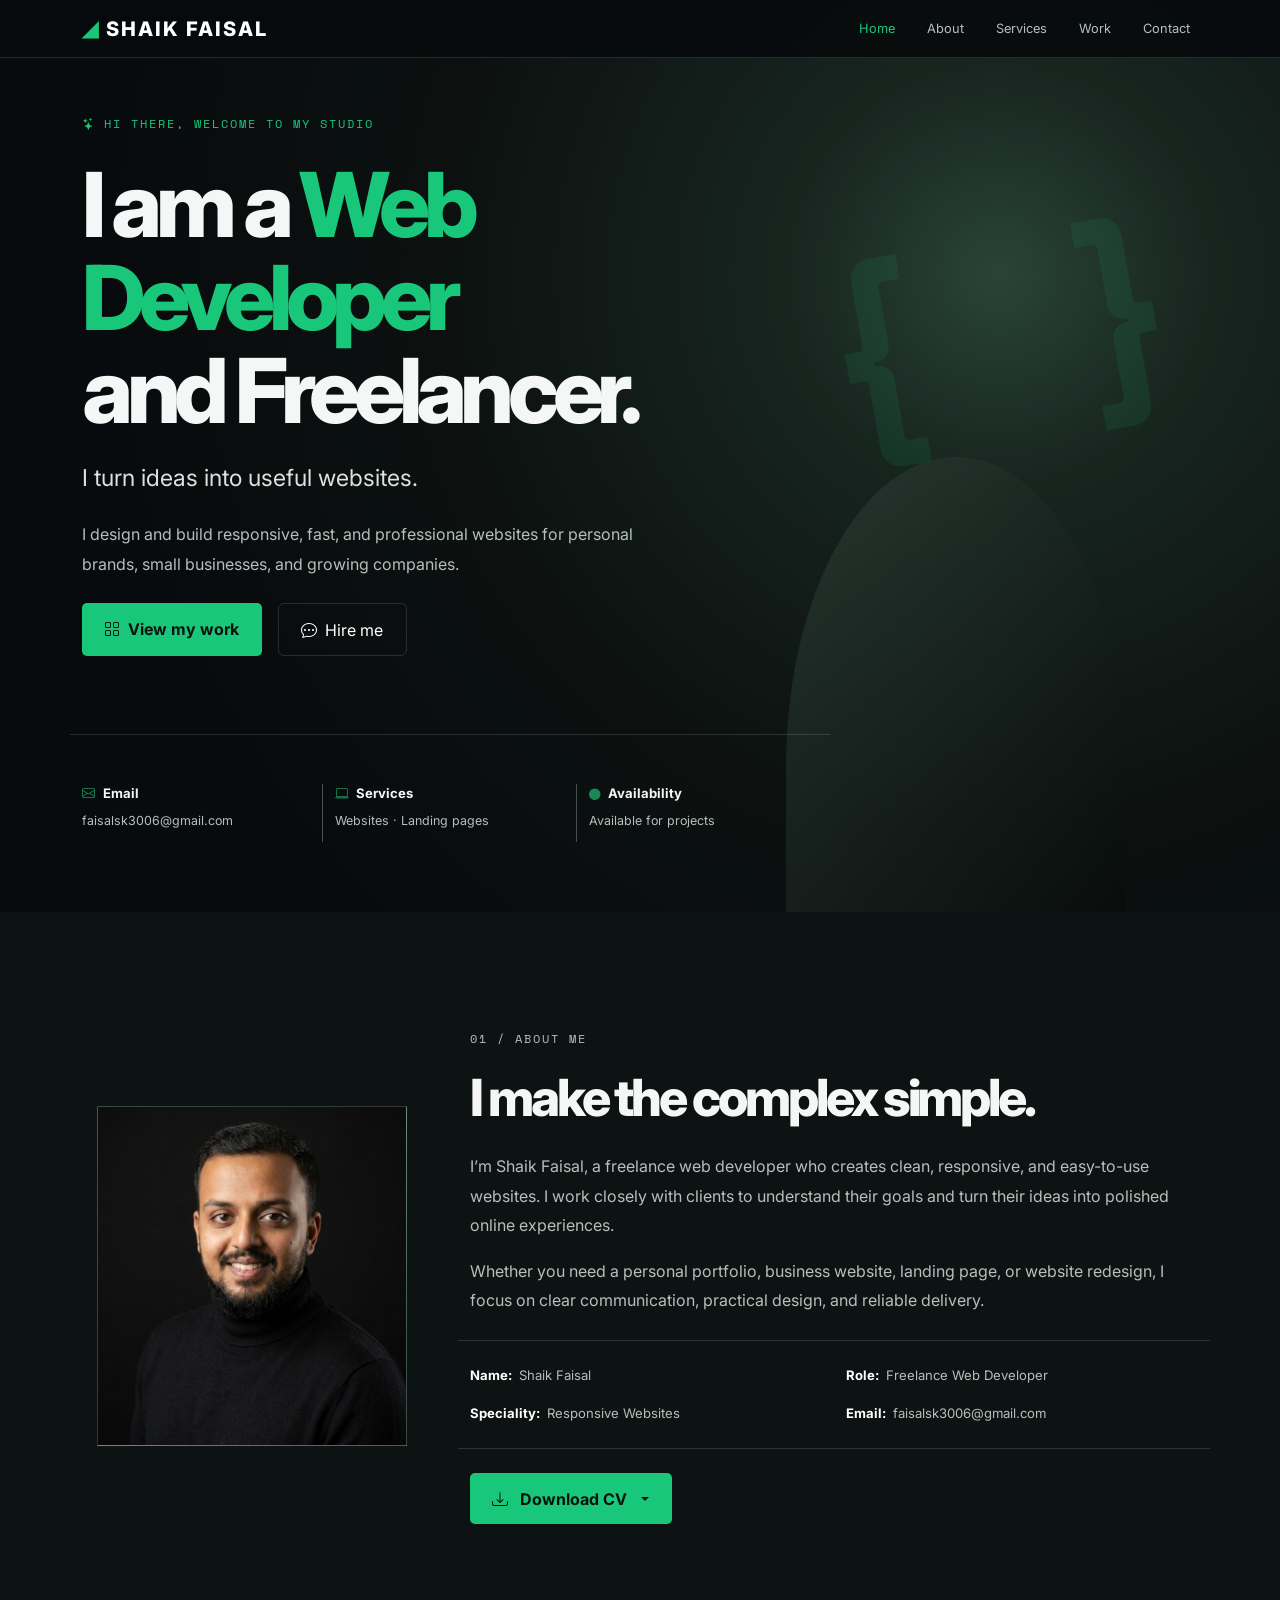
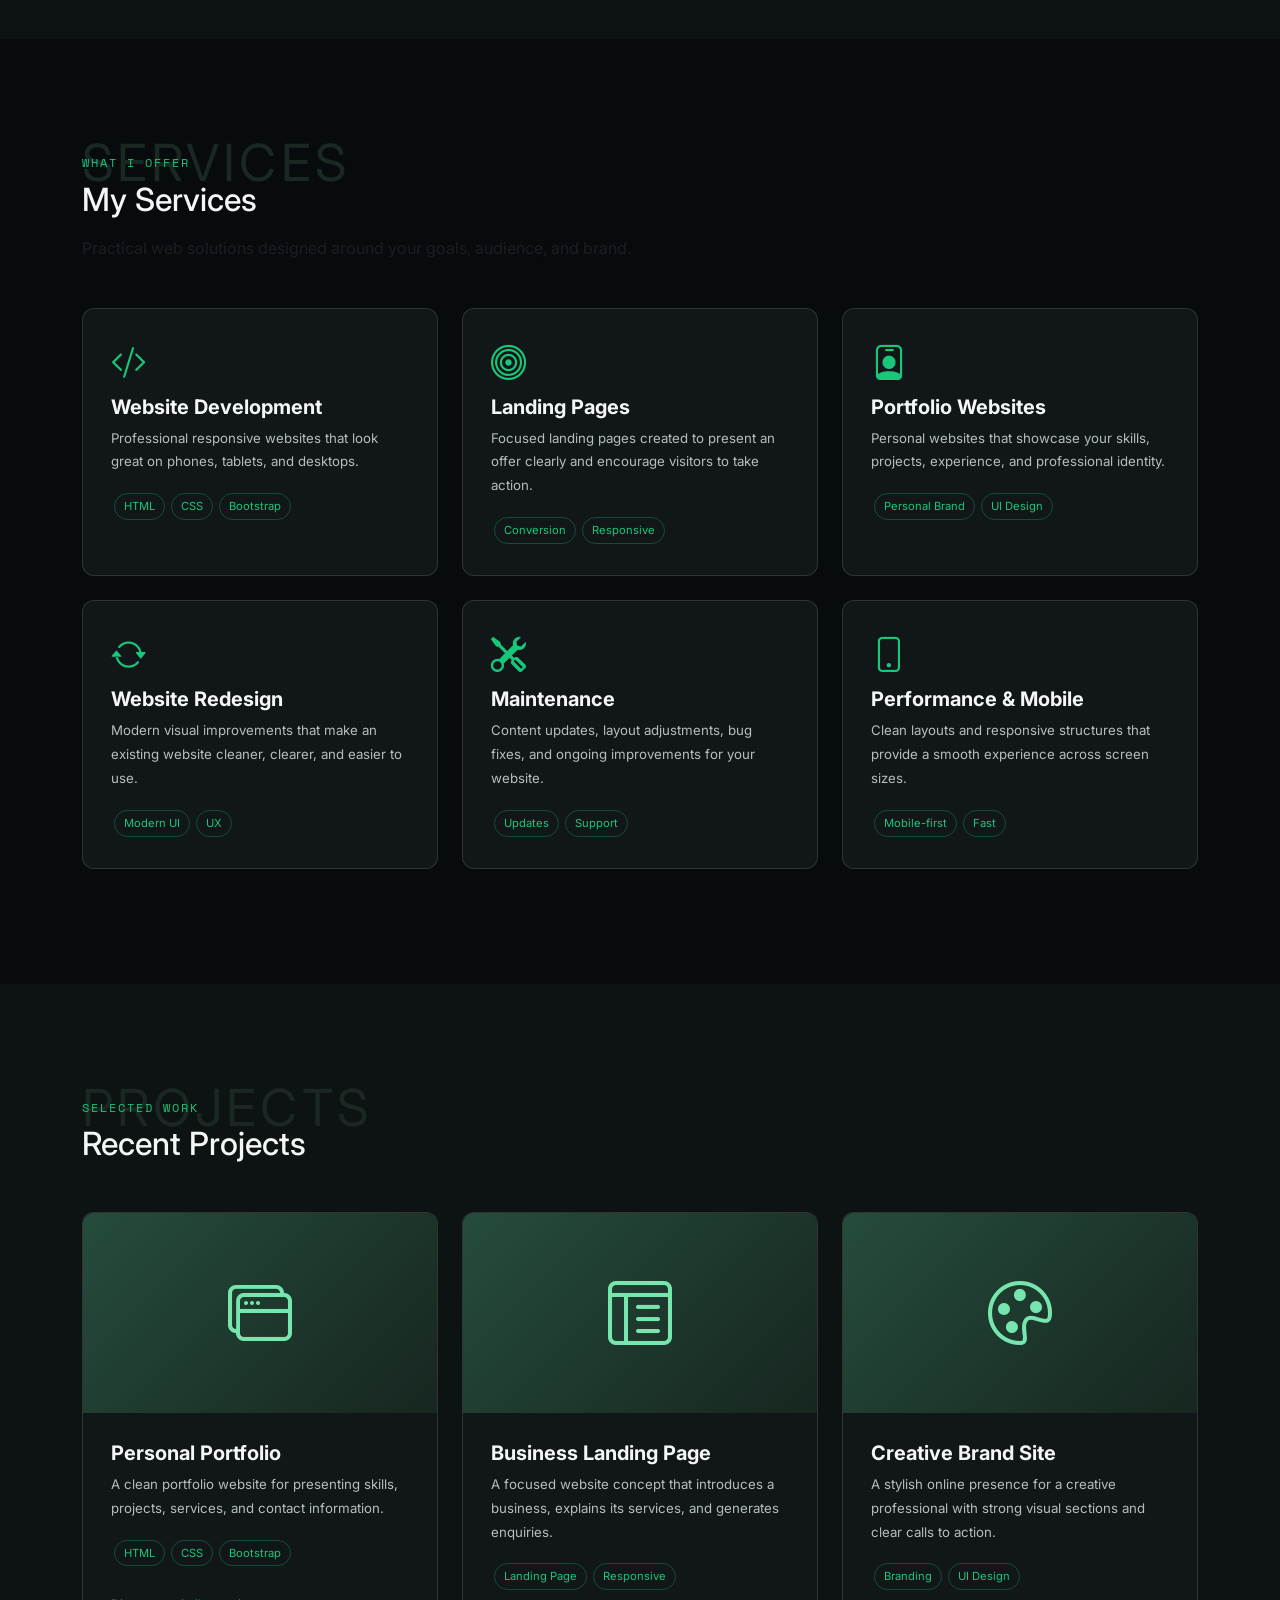
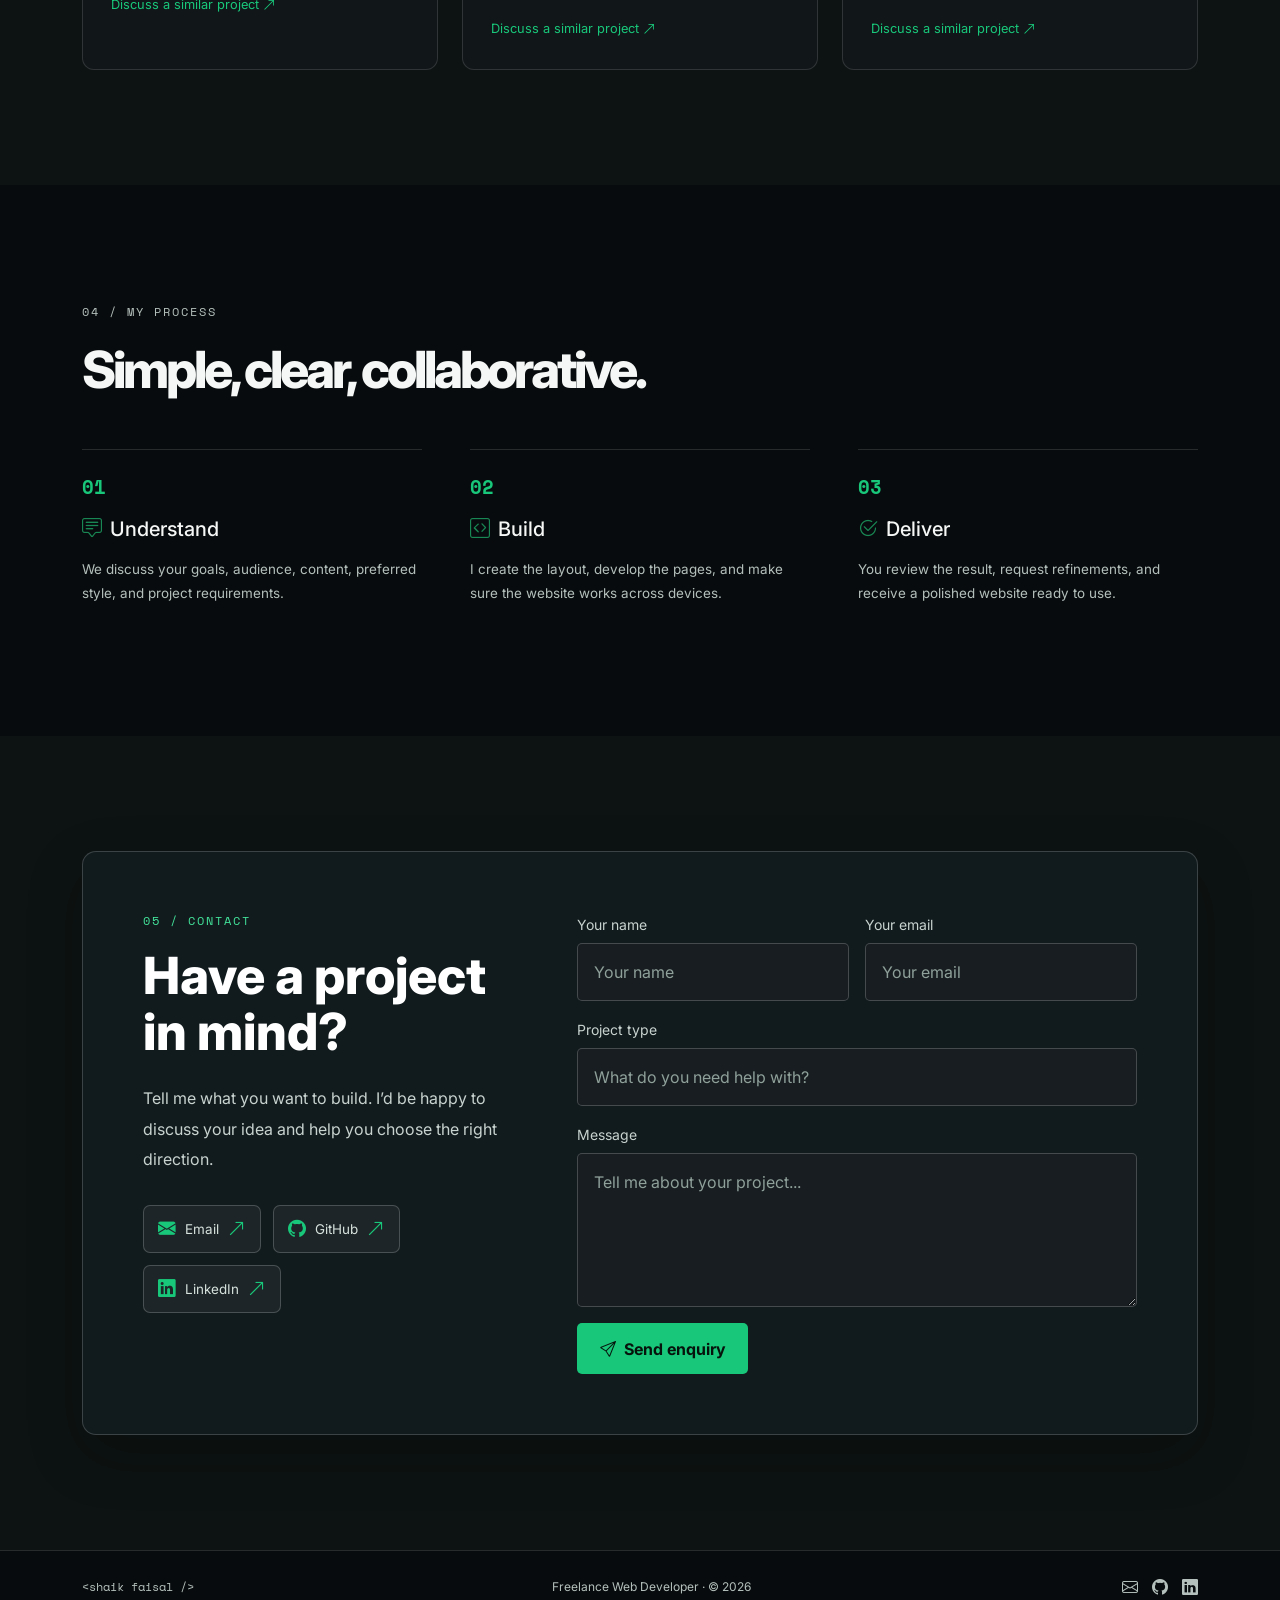
==== commit c20f3876: "Active section fix JS scripted updated in HTML file" ====
--- a/index.html
+++ b/index.html
@@ -490,39 +490,49 @@
     <script>
       document.getElementById("year").textContent = new Date().getFullYear();
       document.addEventListener("DOMContentLoaded", () => {
-  // 1. Select all your section elements and your Bootstrap nav links
   const sections = document.querySelectorAll("section");
   const navLinks = document.querySelectorAll("#nav .nav-link");
 
-  // 2. Configure the screen boundaries (the "trigger zone")
+  // 1. Standard Intersection Observer for clean scrolling detection
   const options = {
-    root: null, // Uses the browser viewport
-    // Creates a narrow tracking strip in the top/middle of the screen
-    rootMargin: "-25% 0px -55% 0px", 
-    threshold: 0 // Triggers the instant a section edge enters the zone
+    root: null,
+    rootMargin: "-30% 0px -60% 0px", // Trigger area in upper-middle screen
+    threshold: 0
   };
 
-  // 3. Define what happens when a section enters the trigger zone
   const observer = new IntersectionObserver((entries) => {
-    entries.forEach((entry) => {
-      // Check if the section is currently active on screen
-      if (entry.isIntersecting) {
-        const activeId = entry.target.getAttribute("id");
-
-        // Loop through links to manage Bootstrap's active class
-        navLinks.forEach((link) => {
-          if (link.getAttribute("href") === `#${activeId}`) {
-            link.classList.add("active");
-          } else {
-            link.classList.remove("active");
-          }
-        });
-      }
-    });
+    // Only run this logic if we aren't resting at the very top of the page
+    if (window.scrollY > 20) {
+      entries.forEach((entry) => {
+        if (entry.isIntersecting) {
+          const activeId = entry.target.getAttribute("id");
+
+          navLinks.forEach((link) => {
+            if (link.getAttribute("href") === `#${activeId}`) {
+              link.classList.add("active");
+            } else {
+              link.classList.remove("active");
+            }
+          });
+        }
+      });
+    }
   }, options);
 
-  // 4. Start tracking every section element on the page
   sections.forEach((section) => observer.observe(section));
+
+  // 2. Separate scroll listener dedicated ONLY to catching the top-of-page snap
+  window.addEventListener("scroll", () => {
+    if (window.scrollY <= 20) {
+      navLinks.forEach((link) => {
+        if (link.getAttribute("href") === "#home") {
+          link.classList.add("active");
+        } else {
+          link.classList.remove("active");
+        }
+      });
+    }
+  });
 });
       
     </script>
